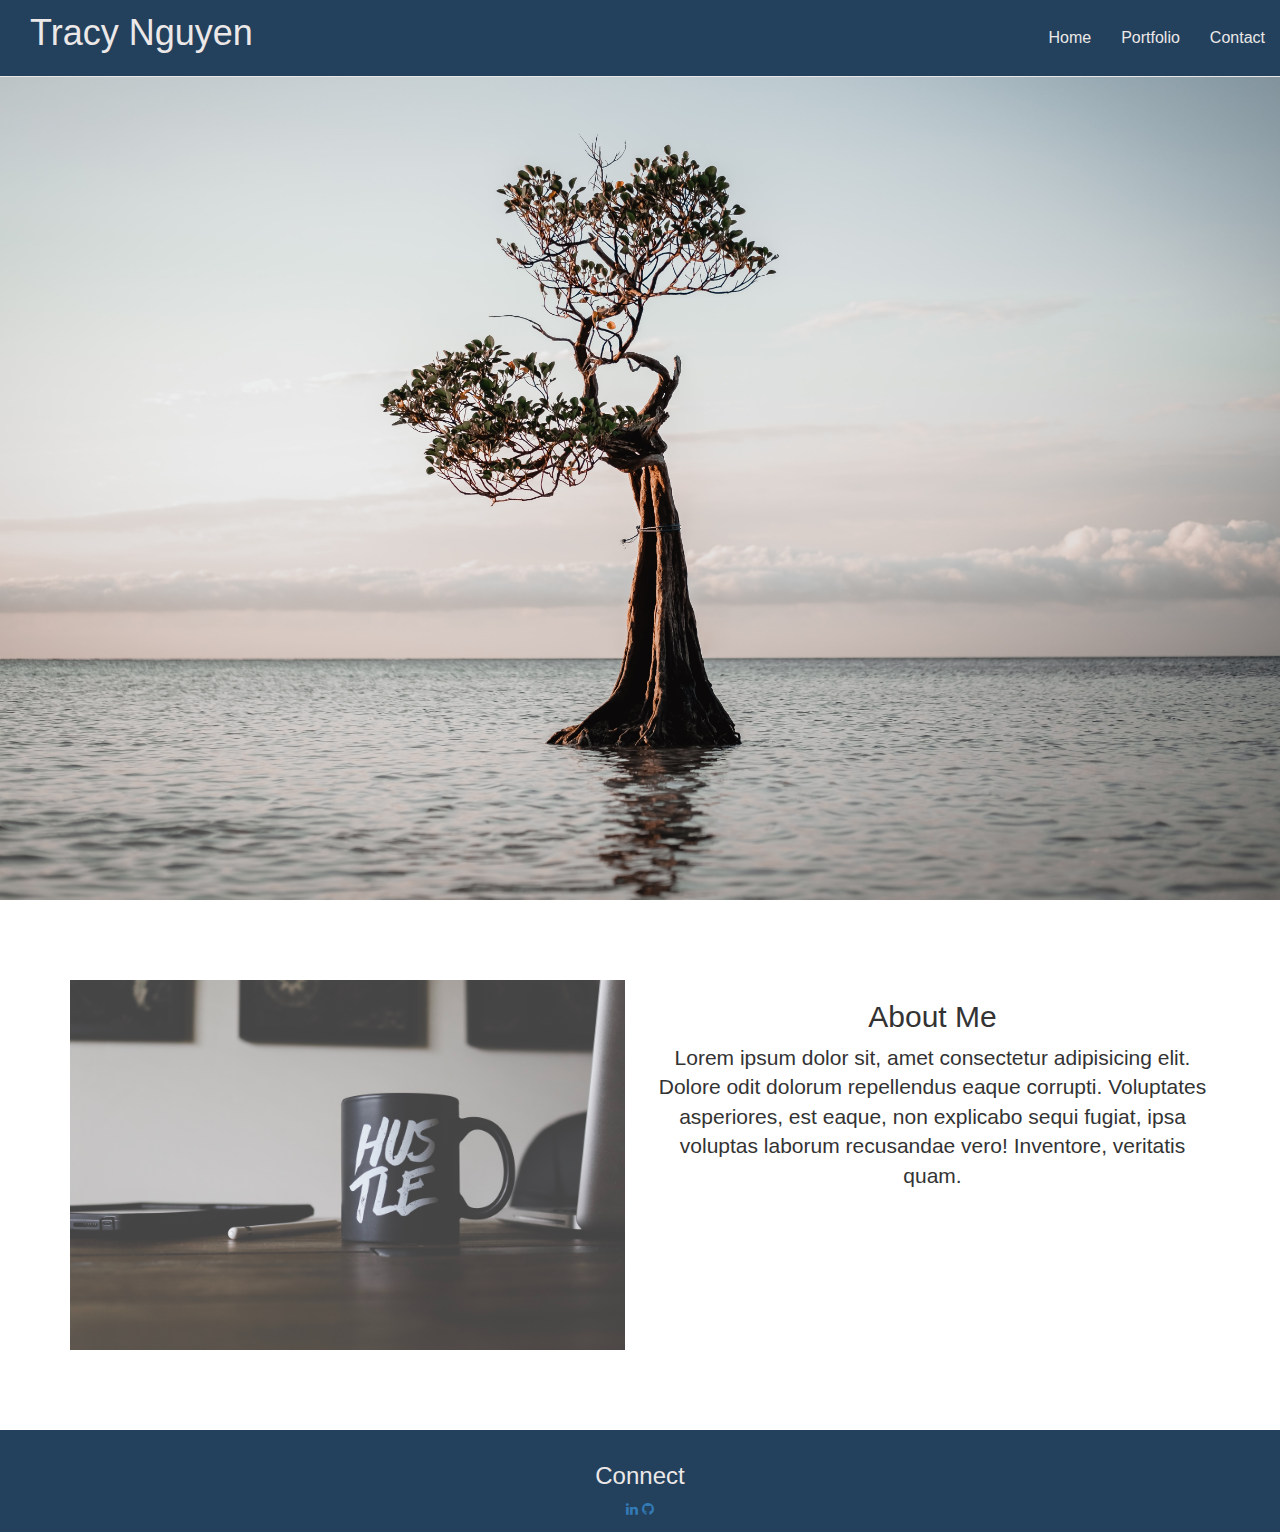
==== index.html @ 5b6b8a0d "# -> index.html" ====
<!DOCTYPE html>
<html>

<head>
    <title>Tracy Nguyen_Portfolio</title>
    <!-- Mobile setting -->
    <meta name="viewport" content="width=device-width, initial-scale=1">
    <!-- Bootstrap css file -->
    <link rel="stylesheet" href="https://maxcdn.bootstrapcdn.com/bootstrap/3.3.7/css/bootstrap.min.css">
    <!-- Font-awesome for icons -->
    <link rel="stylesheet" href="https://cdnjs.cloudflare.com/ajax/libs/font-awesome/4.7.0/css/font-awesome.min.css">
    <!-- jQuery.js file -->
    <script src="https://ajax.googleapis.com/ajax/libs/jquery/3.2.1/jquery.min.js"></script>
    <!-- Bootstrap.js file -->
    <script src="https://maxcdn.bootstrapcdn.com/bootstrap/3.3.7/js/bootstrap.min.js"></script>
    <link rel="stylesheet" href="./assets/style.css">
</head>

<!-- On an xs screen, content should take up the entire screen. 
    On sm and larger screens, you should have some margins on the left and right sides of the screen. 
    Check out various sites on your mobile device vs. your computer to see examples of these differences. -->

<body>

    <nav class="navbar navbar-default navbar-fixed-top" role="navigation">
        <div class="container-fluid">
            <div class="navbar-header">
                <h1>Tracy Nguyen</h1>
                <button type="button" class="navbar-toggle" data-toggle="collapse" data-target="#navbar-collapse-main">
                    <!-- Screen reader assistance -->
                    <span class="sr-only">Toggle navigation</span>
                    <span class="icon-bar"></span>
                    <span class="icon-bar"></span>
                    <span class="icon-bar"></span>
                </button>
            </div>
            <div class="collapse navbar-collapse" id="navbar-collapse-main">
                <ul class="nav navbar-nav navbar-right">
                    <li><a class="active" href="index.html">Home</a></li>
                    <li><a href="portfolio.html">Portfolio</a></li>
                    <li><a href="contact.html">Contact</a></li>
                </ul>
            </div>
        </div>
    </nav>

    <div id="home"></div>

    <!-- Bootstrap container text and image -->
    <div class="padding">
        <div class="container">
            <div class="row">
                <div class="col-sm-6">
                    <img src="assets/images/hustle.jpg" alt="hustle">
                </div>
                <div class="col-sm-6 text-center">
                    <h2>About Me</h2>
                    <p class="lead">Lorem ipsum dolor sit, amet consectetur adipisicing elit. Dolore odit dolorum
                        repellendus eaque
                        corrupti. Voluptates asperiores, est eaque, non explicabo sequi fugiat, ipsa voluptas laborum
                        recusandae vero! Inventore, veritatis quam.</p>
                </div>
            </div>
        </div>
    </div>

    <!-- Footer with social repsonsive social icons. -->
    <footer class="container-fluid text-center">
        <div class="row">
            <div class="col-sm-4"></div>
            <div class="col-sm-4">
                <h3>Connect</h3>
                <a href="https://www.linkedin.com/in/tracyvy/" class="fa fa-linkedin"></a>
                <a href="https://github.com/TracyVy" class="fa fa-github"></a>
            </div>
            <div class="col-sm-4"></div>
        </div>
    </footer>

    <!-- Optional JavaScript -->
    <!-- jQuery first, then Popper.js, then Bootstrap JS -->
    <script src="https://code.jquery.com/jquery-3.4.1.slim.min.js"
        integrity="sha384-J6qa4849blE2+poT4WnyKhv5vZF5SrPo0iEjwBvKU7imGFAV0wwj1yYfoRSJoZ+n"
        crossorigin="anonymous"></script>
    <script src="https://cdn.jsdelivr.net/npm/popper.js@1.16.0/dist/umd/popper.min.js"
        integrity="sha384-Q6E9RHvbIyZFJoft+2mJbHaEWldlvI9IOYy5n3zV9zzTtmI3UksdQRVvoxMfooAo"
        crossorigin="anonymous"></script>
    <script src="https://stackpath.bootstrapcdn.com/bootstrap/4.4.1/js/bootstrap.min.js"
        integrity="sha384-wfSDF2E50Y2D1uUdj0O3uMBJnjuUD4Ih7YwaYd1iqfktj0Uod8GCExl3Og8ifwB6"
        crossorigin="anonymous"></script>
</body>

</html>
---- assets/style.css ----
html, body {
    height: 100%;
    width: 100%;
}

.navbar {
    background-color: #23415C;
    padding: 1% 0;
    font-size: 16px;
}

h1{
    margin-top: 0px;
    padding: 0 15px;
    color: #ece8e8;
}

.navbar-default .navbar-nav li a {
    color: #ece8e8;
}

.navbar-default .navbar-nav li a:hover, .navbar-default .navbar-nav li a:activ {
    color: #2e8cd8;
}

#home {
    background: url(images/home.jpg) no-repeat center center fixed;
    height: 100%;
    width: 100%;
    display: table;
    position: relative;
    background-size: cover;
}

.padding {
    padding: 80px 0;
}

.padding img {
    width: 100%;
}

footer {
    background-color: #23415C;
    padding: 1% 0;
    color: #ece8e8;
}
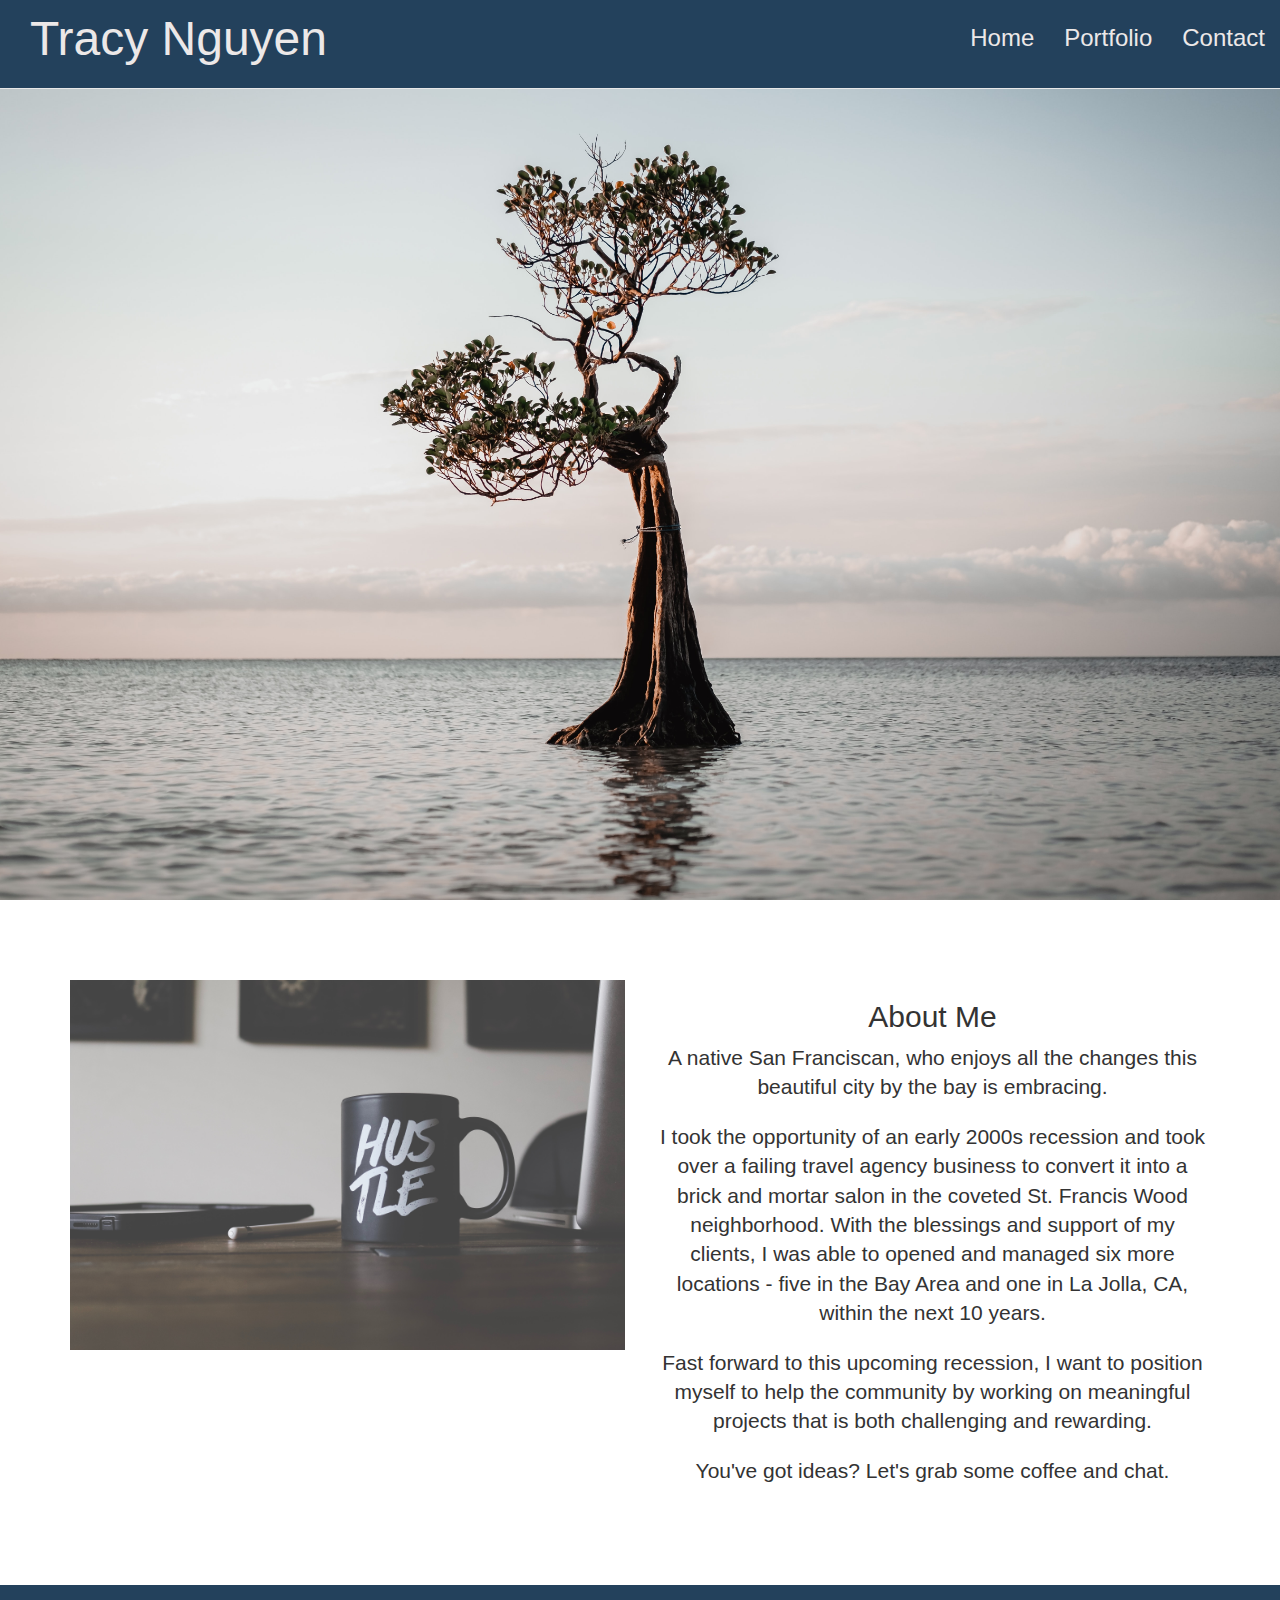
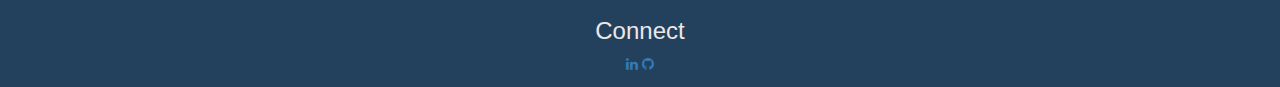
==== commit 5c9fc007: "add About Me content" ====
--- a/index.html
+++ b/index.html
@@ -55,10 +55,20 @@
                 </div>
                 <div class="col-sm-6 text-center">
                     <h2>About Me</h2>
-                    <p class="lead">Lorem ipsum dolor sit, amet consectetur adipisicing elit. Dolore odit dolorum
-                        repellendus eaque
-                        corrupti. Voluptates asperiores, est eaque, non explicabo sequi fugiat, ipsa voluptas laborum
-                        recusandae vero! Inventore, veritatis quam.</p>
+                    <p class="lead">A native San Franciscan, who enjoys all the changes this beautiful city by the bay
+                        is embracing.</p>
+                    <p class="lead">I took the opportunity of an early 2000s recession and took over a failing travel
+                        agency
+                        business to convert it into a brick and mortar salon in the coveted St. Francis Wood
+                        neighborhood.
+                        With the blessings and support of my clients, I was able to opened and managed six more
+                        locations - five in
+                        the Bay Area and one in La Jolla, CA, within the next 10 years. </p>
+                    <p class="lead">Fast forward to this upcoming recession, I want to position myself to help the
+                        community by working on meaningful projects that is both challenging and rewarding.
+                    </p>
+                    <p class="lead">You've got ideas? Let's grab some coffee and chat.
+                    </p>
                 </div>
             </div>
         </div>
@@ -77,7 +87,7 @@
         </div>
     </footer>
 
-    <!-- Optional JavaScript -->
+
     <!-- jQuery first, then Popper.js, then Bootstrap JS -->
     <script src="https://code.jquery.com/jquery-3.4.1.slim.min.js"
         integrity="sha384-J6qa4849blE2+poT4WnyKhv5vZF5SrPo0iEjwBvKU7imGFAV0wwj1yYfoRSJoZ+n"
@@ -88,6 +98,7 @@
     <script src="https://stackpath.bootstrapcdn.com/bootstrap/4.4.1/js/bootstrap.min.js"
         integrity="sha384-wfSDF2E50Y2D1uUdj0O3uMBJnjuUD4Ih7YwaYd1iqfktj0Uod8GCExl3Og8ifwB6"
         crossorigin="anonymous"></script>
+
 </body>
 
 </html>--- a/assets/style.css
+++ b/assets/style.css
@@ -13,10 +13,14 @@
     margin-top: 0px;
     padding: 0 15px;
     color: #ece8e8;
+    display: inline-block;
+    font-size: 48px;
+
 }
 
 .navbar-default .navbar-nav li a {
     color: #ece8e8;
+    font-size: 24px;
 }
 
 .navbar-default .navbar-nav li a:hover, .navbar-default .navbar-nav li a:activ {
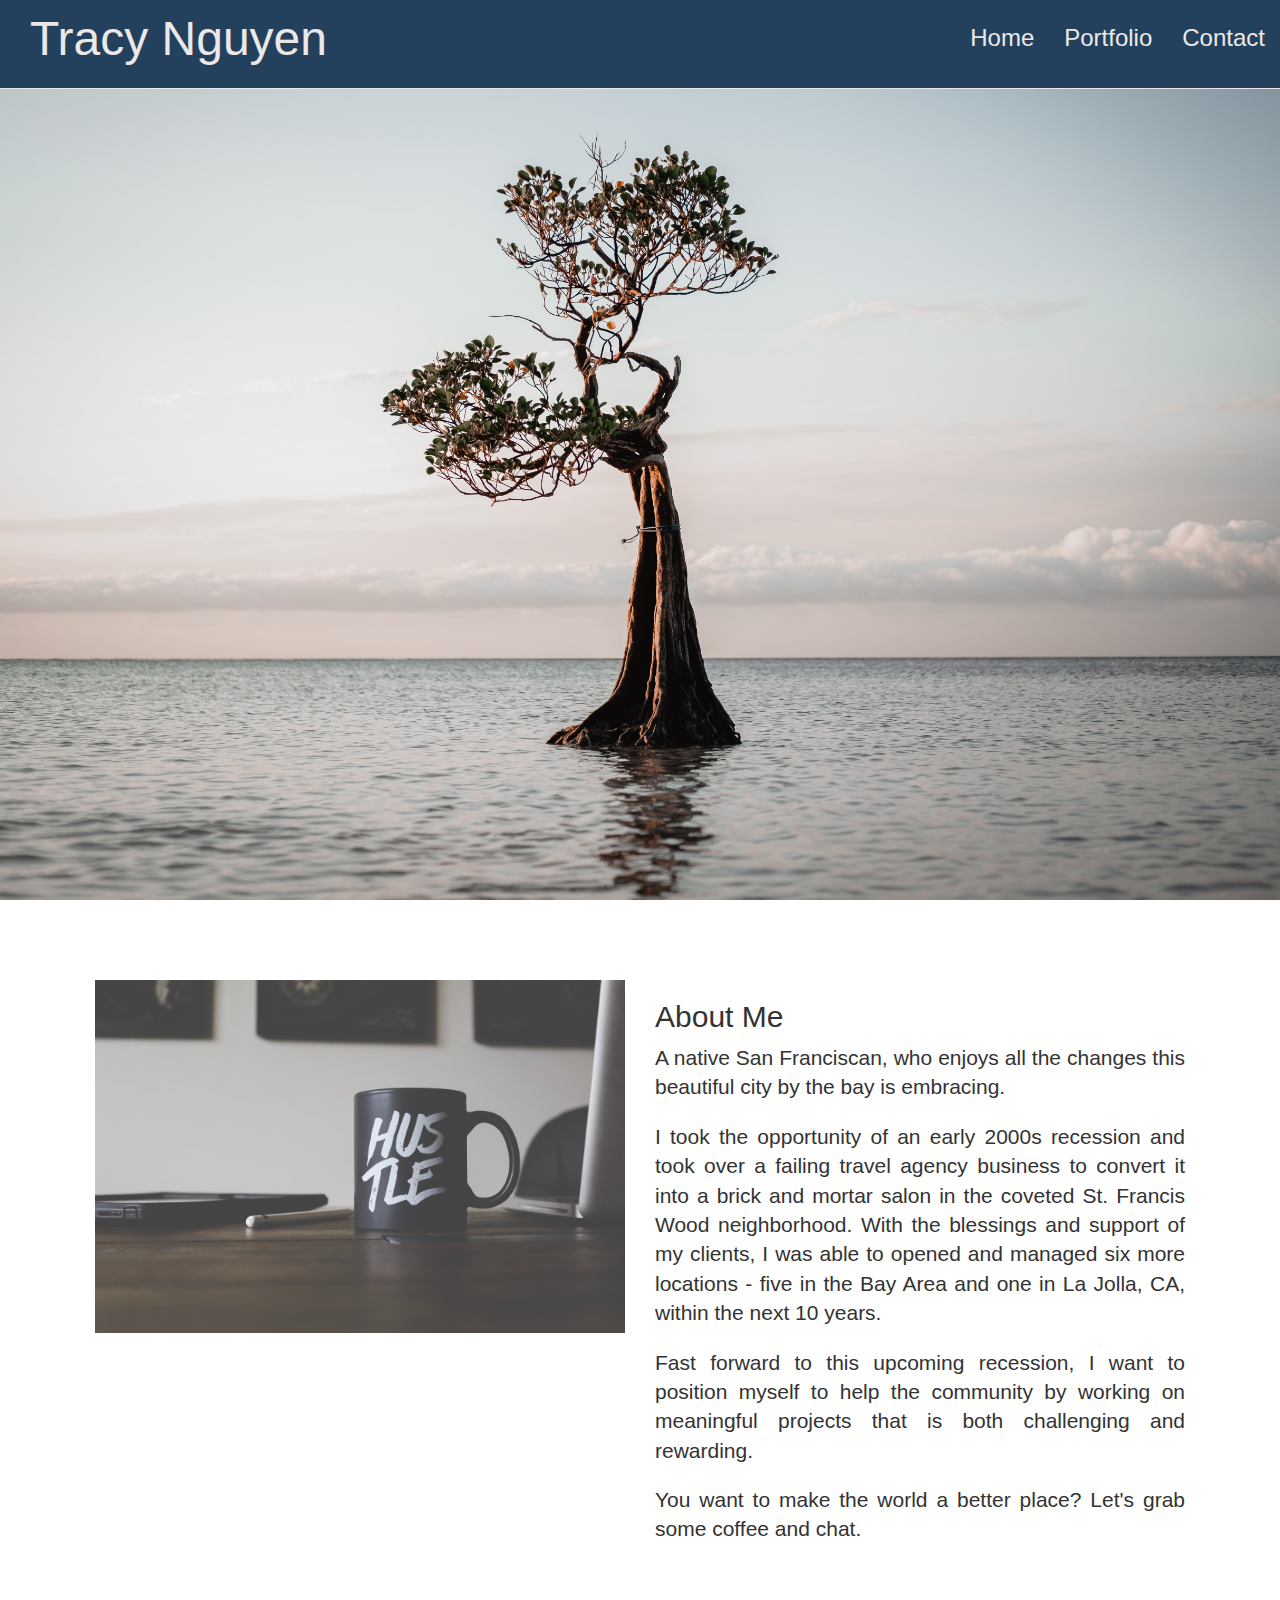
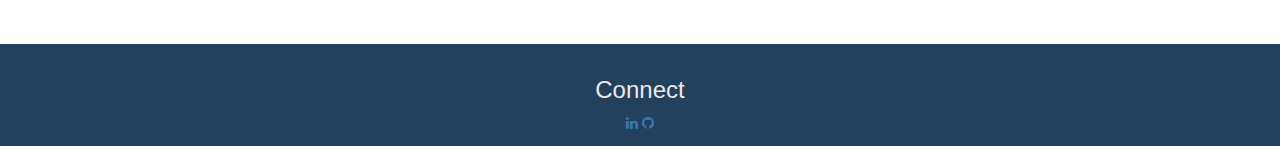
==== commit 15ebda0a: "container-fluid" ====
--- a/index.html
+++ b/index.html
@@ -48,12 +48,12 @@
 
     <!-- Bootstrap container text and image -->
     <div class="padding">
-        <div class="container">
+        <div class="container-fluid">
             <div class="row">
                 <div class="col-sm-6">
                     <img src="assets/images/hustle.jpg" alt="hustle">
                 </div>
-                <div class="col-sm-6 text-center">
+                <div class="col-sm-6 text-justify">
                     <h2>About Me</h2>
                     <p class="lead">A native San Franciscan, who enjoys all the changes this beautiful city by the bay
                         is embracing.</p>
@@ -67,7 +67,7 @@
                     <p class="lead">Fast forward to this upcoming recession, I want to position myself to help the
                         community by working on meaningful projects that is both challenging and rewarding.
                     </p>
-                    <p class="lead">You've got ideas? Let's grab some coffee and chat.
+                    <p class="lead">You want to make the world a better place? Let's grab some coffee and chat.
                     </p>
                 </div>
             </div>
--- a/assets/style.css
+++ b/assets/style.css
@@ -37,7 +37,7 @@
 }
 
 .padding {
-    padding: 80px 0;
+    padding: 80px;
 }
 
 .padding img {
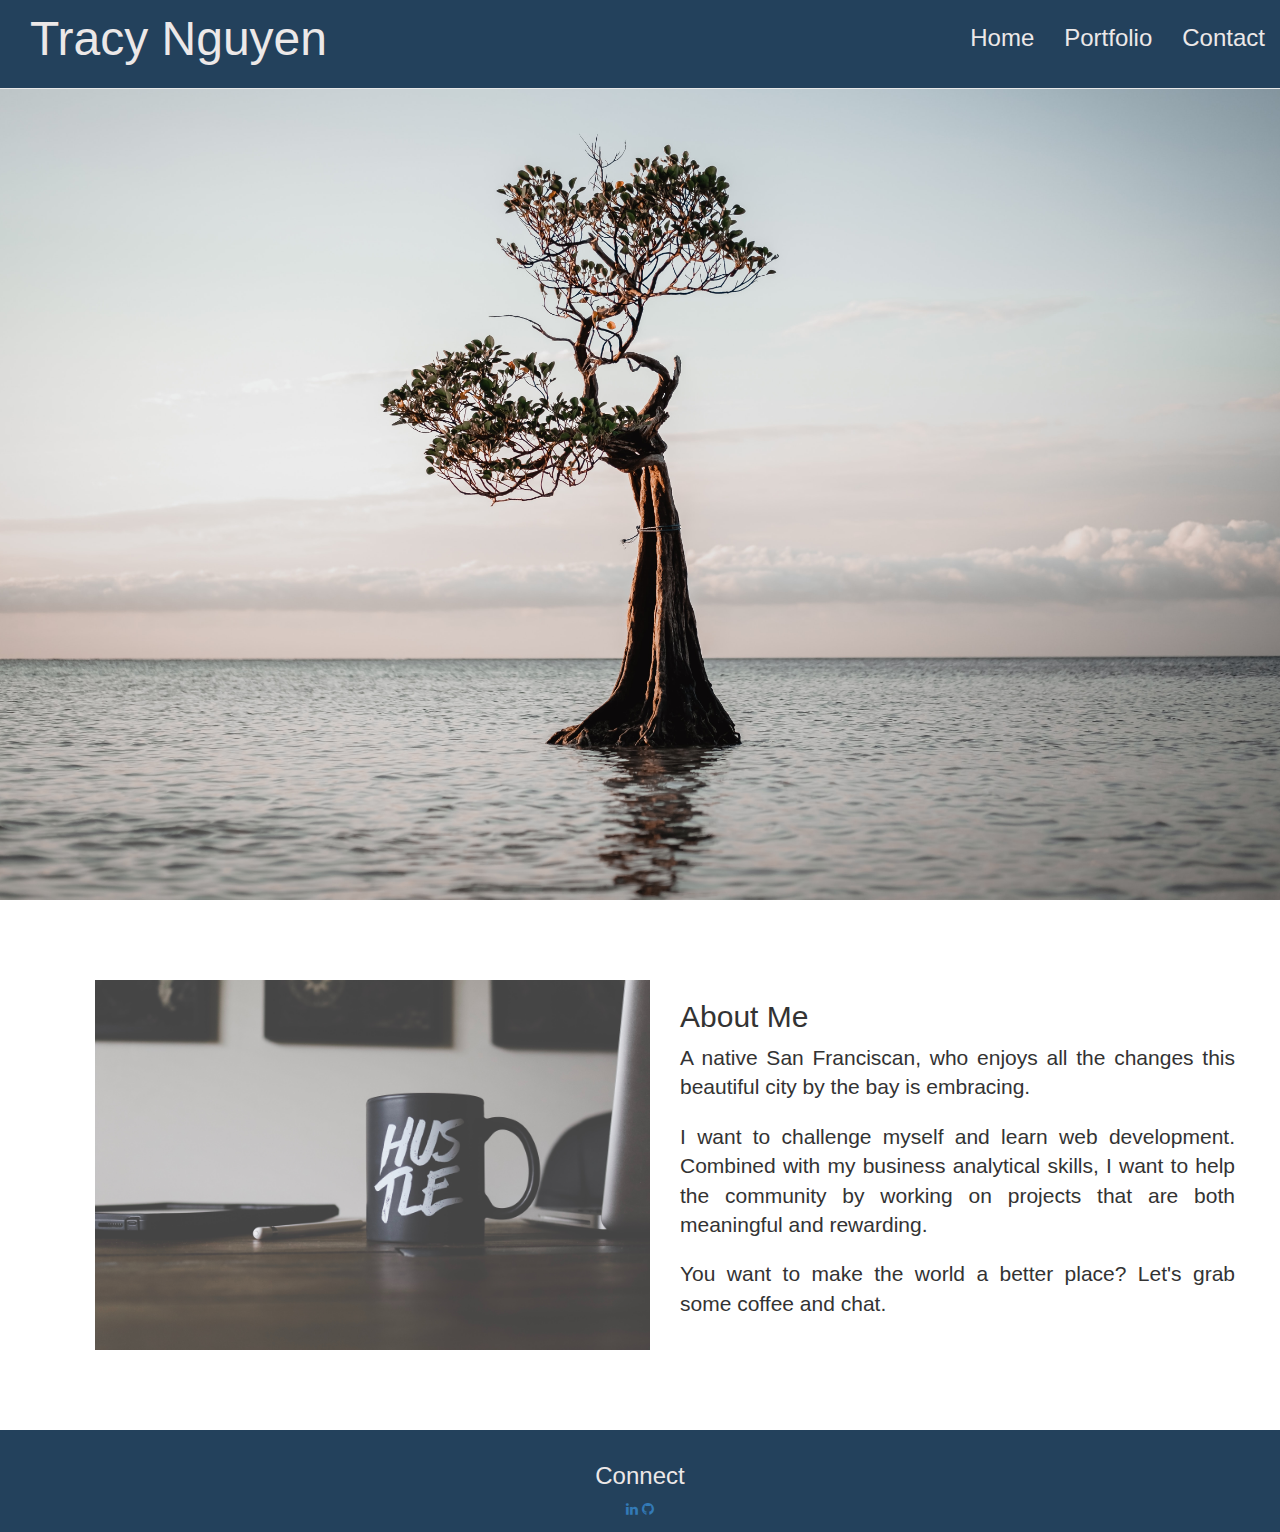
==== commit 05e2c615: "revised about content" ====
--- a/index.html
+++ b/index.html
@@ -48,7 +48,7 @@
 
     <!-- Bootstrap container text and image -->
     <div class="padding">
-        <div class="container-fluid">
+        <div class="container">
             <div class="row">
                 <div class="col-sm-6">
                     <img src="assets/images/hustle.jpg" alt="hustle">
@@ -57,15 +57,9 @@
                     <h2>About Me</h2>
                     <p class="lead">A native San Franciscan, who enjoys all the changes this beautiful city by the bay
                         is embracing.</p>
-                    <p class="lead">I took the opportunity of an early 2000s recession and took over a failing travel
-                        agency
-                        business to convert it into a brick and mortar salon in the coveted St. Francis Wood
-                        neighborhood.
-                        With the blessings and support of my clients, I was able to opened and managed six more
-                        locations - five in
-                        the Bay Area and one in La Jolla, CA, within the next 10 years. </p>
-                    <p class="lead">Fast forward to this upcoming recession, I want to position myself to help the
-                        community by working on meaningful projects that is both challenging and rewarding.
+                    <p class="lead">I want to challenge myself and learn web development. Combined with my business
+                        analytical skills,
+                        I want to help the community by working on projects that are both meaningful and rewarding.
                     </p>
                     <p class="lead">You want to make the world a better place? Let's grab some coffee and chat.
                     </p>
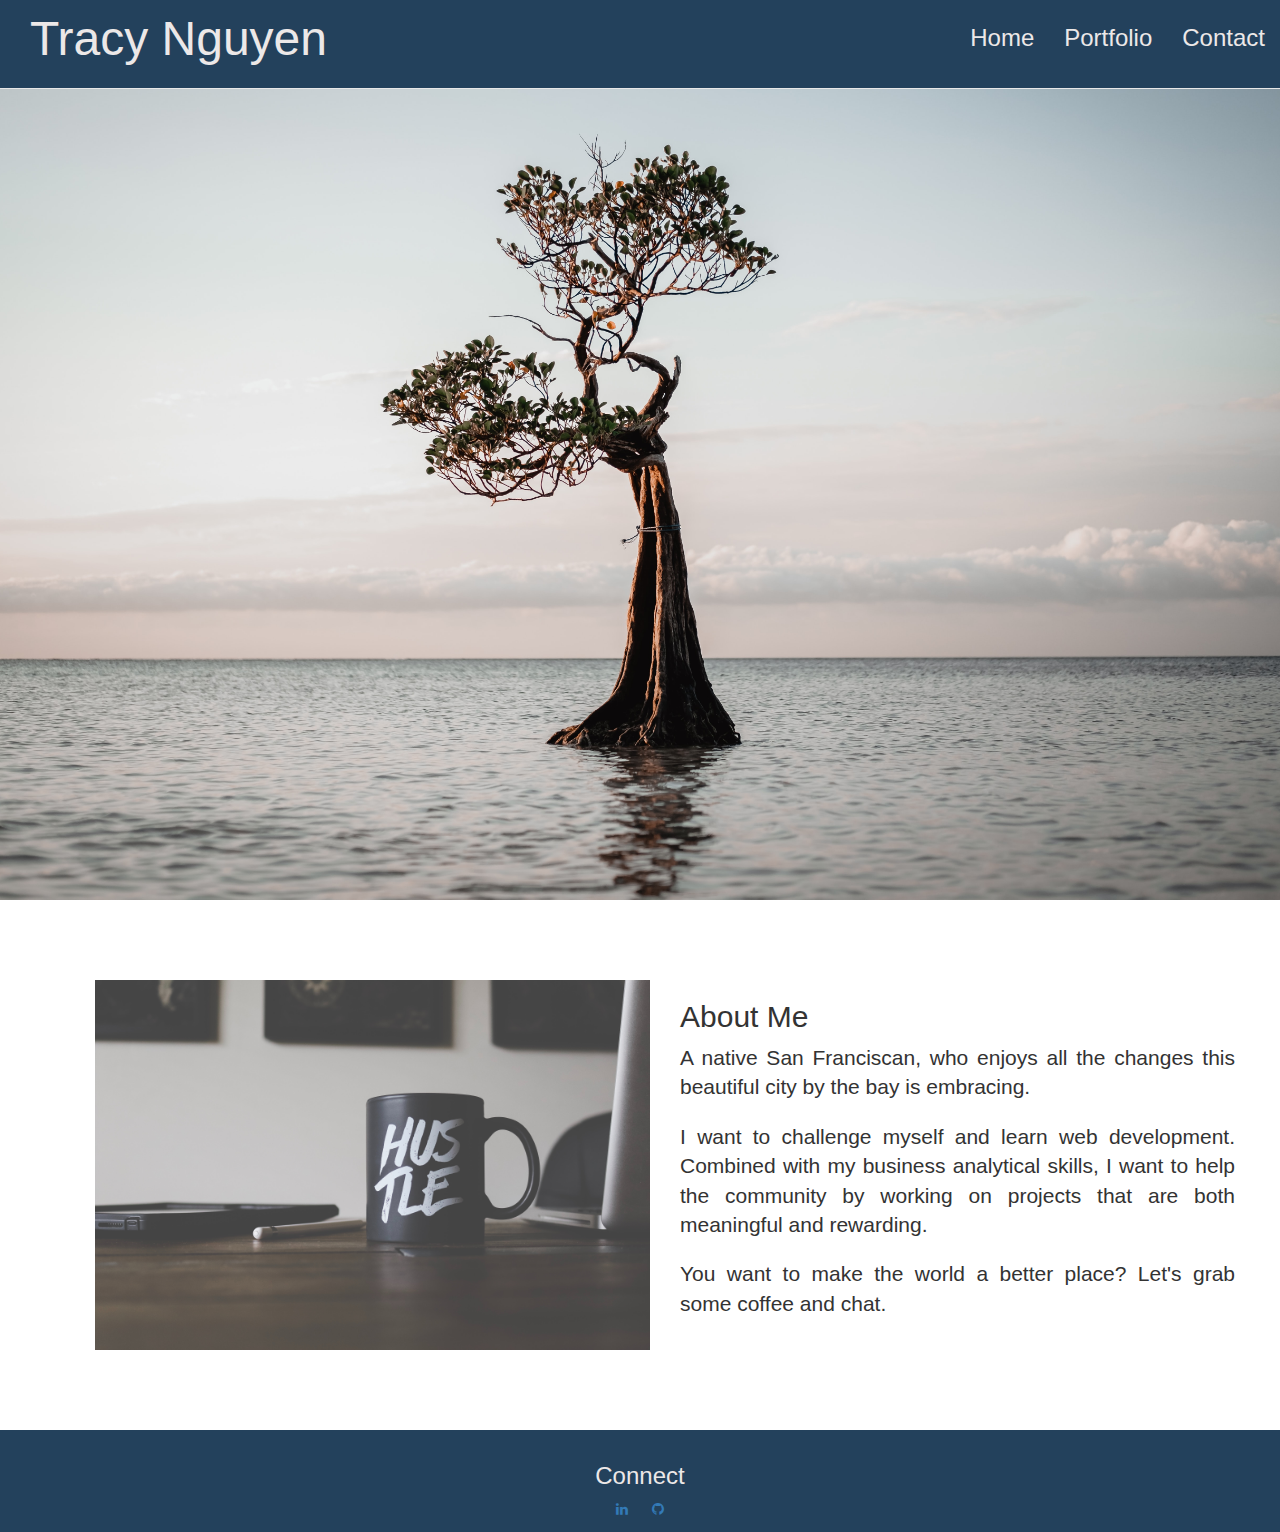
==== commit df10ca85: "space between icons" ====
--- a/index.html
+++ b/index.html
@@ -74,8 +74,10 @@
             <div class="col-sm-4"></div>
             <div class="col-sm-4">
                 <h3>Connect</h3>
-                <a href="https://www.linkedin.com/in/tracyvy/" class="fa fa-linkedin"></a>
-                <a href="https://github.com/TracyVy" class="fa fa-github"></a>
+                <a style="padding-left:10px; padding-right:10px" href="https://www.linkedin.com/in/tracyvy/"
+                    class="fa fa-linkedin"></a>
+                <a style="padding-left:10px; padding-right:10px" href="https://github.com/TracyVy"
+                    class="fa fa-github"></a>
             </div>
             <div class="col-sm-4"></div>
         </div>
--- a/assets/style.css
+++ b/assets/style.css
@@ -57,3 +57,4 @@
 
 
 
+
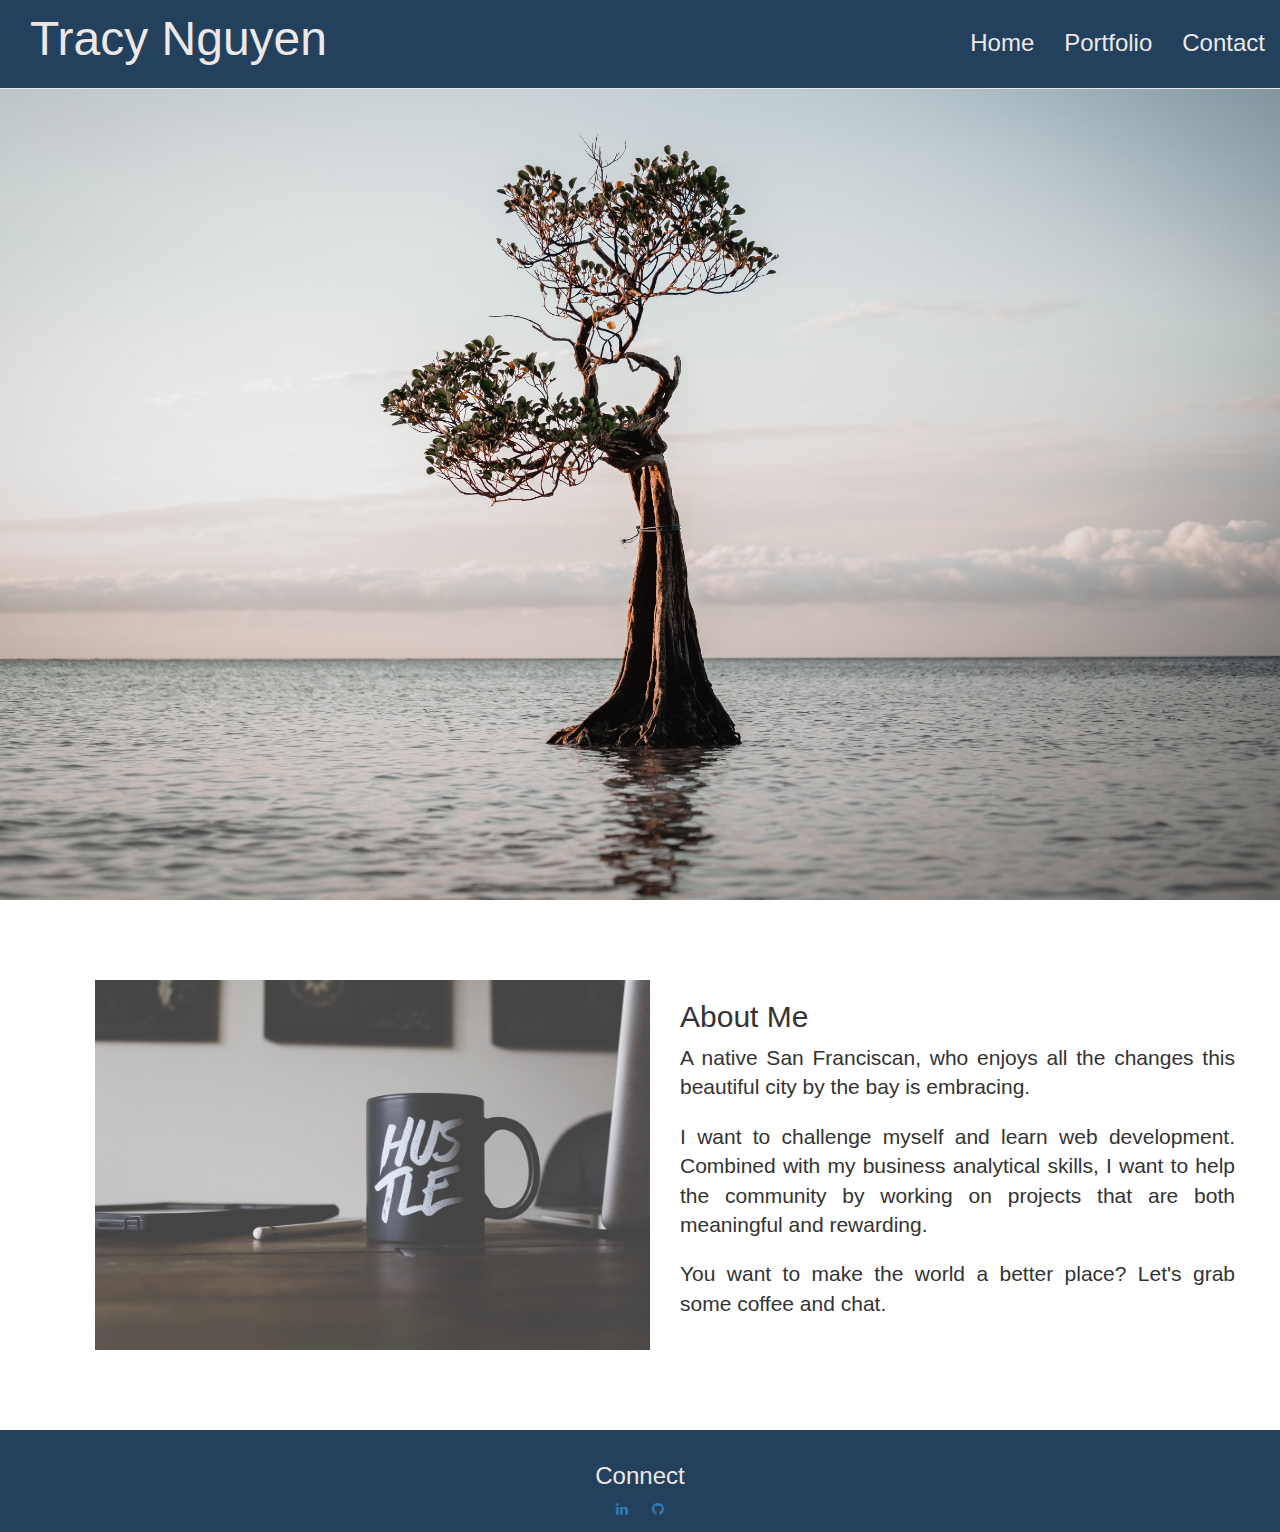
==== commit f4e6812d: "justify navbar menu items" ====
--- a/index.html
+++ b/index.html
@@ -1,100 +1,119 @@
 <!DOCTYPE html>
 <html>
-
-<head>
+  <head>
     <title>Tracy Nguyen_Portfolio</title>
     <!-- Mobile setting -->
-    <meta name="viewport" content="width=device-width, initial-scale=1">
+    <meta name="viewport" content="width=device-width, initial-scale=1" />
     <!-- Bootstrap css file -->
-    <link rel="stylesheet" href="https://maxcdn.bootstrapcdn.com/bootstrap/3.3.7/css/bootstrap.min.css">
+    <link
+      rel="stylesheet"
+      href="https://maxcdn.bootstrapcdn.com/bootstrap/3.3.7/css/bootstrap.min.css"
+    />
     <!-- Font-awesome for icons -->
-    <link rel="stylesheet" href="https://cdnjs.cloudflare.com/ajax/libs/font-awesome/4.7.0/css/font-awesome.min.css">
+    <link
+      rel="stylesheet"
+      href="https://cdnjs.cloudflare.com/ajax/libs/font-awesome/4.7.0/css/font-awesome.min.css"
+    />
     <!-- jQuery.js file -->
     <script src="https://ajax.googleapis.com/ajax/libs/jquery/3.2.1/jquery.min.js"></script>
     <!-- Bootstrap.js file -->
     <script src="https://maxcdn.bootstrapcdn.com/bootstrap/3.3.7/js/bootstrap.min.js"></script>
-    <link rel="stylesheet" href="./assets/style.css">
-</head>
+    <link rel="stylesheet" href="./assets/style.css" />
+  </head>
 
-<!-- On an xs screen, content should take up the entire screen. 
-    On sm and larger screens, you should have some margins on the left and right sides of the screen. 
-    Check out various sites on your mobile device vs. your computer to see examples of these differences. -->
-
-<body>
-
+  <body>
     <nav class="navbar navbar-default navbar-fixed-top" role="navigation">
-        <div class="container-fluid">
-            <div class="navbar-header">
-                <h1>Tracy Nguyen</h1>
-                <button type="button" class="navbar-toggle" data-toggle="collapse" data-target="#navbar-collapse-main">
-                    <!-- Screen reader assistance -->
-                    <span class="sr-only">Toggle navigation</span>
-                    <span class="icon-bar"></span>
-                    <span class="icon-bar"></span>
-                    <span class="icon-bar"></span>
-                </button>
-            </div>
-            <div class="collapse navbar-collapse" id="navbar-collapse-main">
-                <ul class="nav navbar-nav navbar-right">
-                    <li><a class="active" href="index.html">Home</a></li>
-                    <li><a href="portfolio.html">Portfolio</a></li>
-                    <li><a href="contact.html">Contact</a></li>
-                </ul>
-            </div>
+      <div class="container-fluid">
+        <div class="navbar-header">
+          <h1>Tracy Nguyen</h1>
+          <button
+            type="button"
+            class="navbar-toggle"
+            data-toggle="collapse"
+            data-target="#navbar-collapse-main"
+          >
+            <!-- Screen reader assistance -->
+            <span class="sr-only">Toggle navigation</span>
+            <span class="icon-bar"></span>
+            <span class="icon-bar"></span>
+            <span class="icon-bar"></span>
+          </button>
         </div>
+        <div class="collapse navbar-collapse" id="navbar-collapse-main">
+          <ul class="nav navbar-nav navbar-right">
+            <li><a class="active" href="index.html">Home</a></li>
+            <li><a href="portfolio.html">Portfolio</a></li>
+            <li><a href="contact.html">Contact</a></li>
+          </ul>
+        </div>
+      </div>
     </nav>
 
     <div id="home"></div>
 
     <!-- Bootstrap container text and image -->
     <div class="padding">
-        <div class="container">
-            <div class="row">
-                <div class="col-sm-6">
-                    <img src="assets/images/hustle.jpg" alt="hustle">
-                </div>
-                <div class="col-sm-6 text-justify">
-                    <h2>About Me</h2>
-                    <p class="lead">A native San Franciscan, who enjoys all the changes this beautiful city by the bay
-                        is embracing.</p>
-                    <p class="lead">I want to challenge myself and learn web development. Combined with my business
-                        analytical skills,
-                        I want to help the community by working on projects that are both meaningful and rewarding.
-                    </p>
-                    <p class="lead">You want to make the world a better place? Let's grab some coffee and chat.
-                    </p>
-                </div>
-            </div>
+      <div class="container">
+        <div class="row">
+          <div class="col-sm-6">
+            <img src="assets/images/hustle.jpg" alt="hustle" />
+          </div>
+          <div class="col-sm-6 text-justify">
+            <h2>About Me</h2>
+            <p class="lead">
+              A native San Franciscan, who enjoys all the changes this beautiful
+              city by the bay is embracing.
+            </p>
+            <p class="lead">
+              I want to challenge myself and learn web development. Combined
+              with my business analytical skills, I want to help the community
+              by working on projects that are both meaningful and rewarding.
+            </p>
+            <p class="lead">
+              You want to make the world a better place? Let's grab some coffee
+              and chat.
+            </p>
+          </div>
         </div>
+      </div>
     </div>
 
     <!-- Footer with social repsonsive social icons. -->
     <footer class="container-fluid text-center">
-        <div class="row">
-            <div class="col-sm-4"></div>
-            <div class="col-sm-4">
-                <h3>Connect</h3>
-                <a style="padding-left:10px; padding-right:10px" href="https://www.linkedin.com/in/tracyvy/"
-                    class="fa fa-linkedin"></a>
-                <a style="padding-left:10px; padding-right:10px" href="https://github.com/TracyVy"
-                    class="fa fa-github"></a>
-            </div>
-            <div class="col-sm-4"></div>
+      <div class="row">
+        <div class="col-sm-4"></div>
+        <div class="col-sm-4">
+          <h3>Connect</h3>
+          <a
+            style="padding-left: 10px; padding-right: 10px;"
+            href="https://www.linkedin.com/in/tracyvy/"
+            class="fa fa-linkedin"
+          ></a>
+          <a
+            style="padding-left: 10px; padding-right: 10px;"
+            href="https://github.com/TracyVy"
+            class="fa fa-github"
+          ></a>
         </div>
+        <div class="col-sm-4"></div>
+      </div>
     </footer>
 
-
     <!-- jQuery first, then Popper.js, then Bootstrap JS -->
-    <script src="https://code.jquery.com/jquery-3.4.1.slim.min.js"
-        integrity="sha384-J6qa4849blE2+poT4WnyKhv5vZF5SrPo0iEjwBvKU7imGFAV0wwj1yYfoRSJoZ+n"
-        crossorigin="anonymous"></script>
-    <script src="https://cdn.jsdelivr.net/npm/popper.js@1.16.0/dist/umd/popper.min.js"
-        integrity="sha384-Q6E9RHvbIyZFJoft+2mJbHaEWldlvI9IOYy5n3zV9zzTtmI3UksdQRVvoxMfooAo"
-        crossorigin="anonymous"></script>
-    <script src="https://stackpath.bootstrapcdn.com/bootstrap/4.4.1/js/bootstrap.min.js"
-        integrity="sha384-wfSDF2E50Y2D1uUdj0O3uMBJnjuUD4Ih7YwaYd1iqfktj0Uod8GCExl3Og8ifwB6"
-        crossorigin="anonymous"></script>
-
-</body>
-
-</html>+    <script
+      src="https://code.jquery.com/jquery-3.4.1.slim.min.js"
+      integrity="sha384-J6qa4849blE2+poT4WnyKhv5vZF5SrPo0iEjwBvKU7imGFAV0wwj1yYfoRSJoZ+n"
+      crossorigin="anonymous"
+    ></script>
+    <script
+      src="https://cdn.jsdelivr.net/npm/popper.js@1.16.0/dist/umd/popper.min.js"
+      integrity="sha384-Q6E9RHvbIyZFJoft+2mJbHaEWldlvI9IOYy5n3zV9zzTtmI3UksdQRVvoxMfooAo"
+      crossorigin="anonymous"
+    ></script>
+    <script
+      src="https://stackpath.bootstrapcdn.com/bootstrap/4.4.1/js/bootstrap.min.js"
+      integrity="sha384-wfSDF2E50Y2D1uUdj0O3uMBJnjuUD4Ih7YwaYd1iqfktj0Uod8GCExl3Og8ifwB6"
+      crossorigin="anonymous"
+    ></script>
+  </body>
+</html>
--- a/assets/style.css
+++ b/assets/style.css
@@ -1,60 +1,56 @@
-html, body {
-    height: 100%;
-    width: 100%;
+html,
+body {
+  height: 100%;
+  width: 100%;
 }
 
 .navbar {
-    background-color: #23415C;
-    padding: 1% 0;
-    font-size: 16px;
+  background-color: #23415c;
+  padding: 1% 0;
+  font-size: 16px;
 }
 
-h1{
-    margin-top: 0px;
-    padding: 0 15px;
-    color: #ece8e8;
-    display: inline-block;
-    font-size: 48px;
-
+h1 {
+  margin-top: 0px;
+  padding: 0 15px;
+  color: #ece8e8;
+  display: inline-block;
+  font-size: 48px;
 }
 
 .navbar-default .navbar-nav li a {
-    color: #ece8e8;
-    font-size: 24px;
+  color: #ece8e8;
+  font-size: 24px;
+  margin-top: 5px;
 }
 
-.navbar-default .navbar-nav li a:hover, .navbar-default .navbar-nav li a:activ {
-    color: #2e8cd8;
+.navbar-default .navbar-nav li a:hover,
+.navbar-default .navbar-nav li a:active {
+  color: #2e8cd8;
 }
 
 #home {
-    background: url(images/home.jpg) no-repeat center center fixed;
-    height: 100%;
-    width: 100%;
-    display: table;
-    position: relative;
-    background-size: cover;
+  background: url(images/home.jpg) no-repeat center center fixed;
+  height: 100%;
+  width: 100%;
+  display: table;
+  position: relative;
+  background-size: cover;
 }
 
 .padding {
-    padding: 80px;
+  padding: 80px;
 }
 
 .padding img {
-    width: 100%;
+  width: 100%;
 }
 
+.card {
+  text-align: center;
+}
 footer {
-    background-color: #23415C;
-    padding: 1% 0;
-    color: #ece8e8;
+  background-color: #23415c;
+  padding: 1% 0;
+  color: #ece8e8;
 }
-
-
-
-
-
-
-
-
-
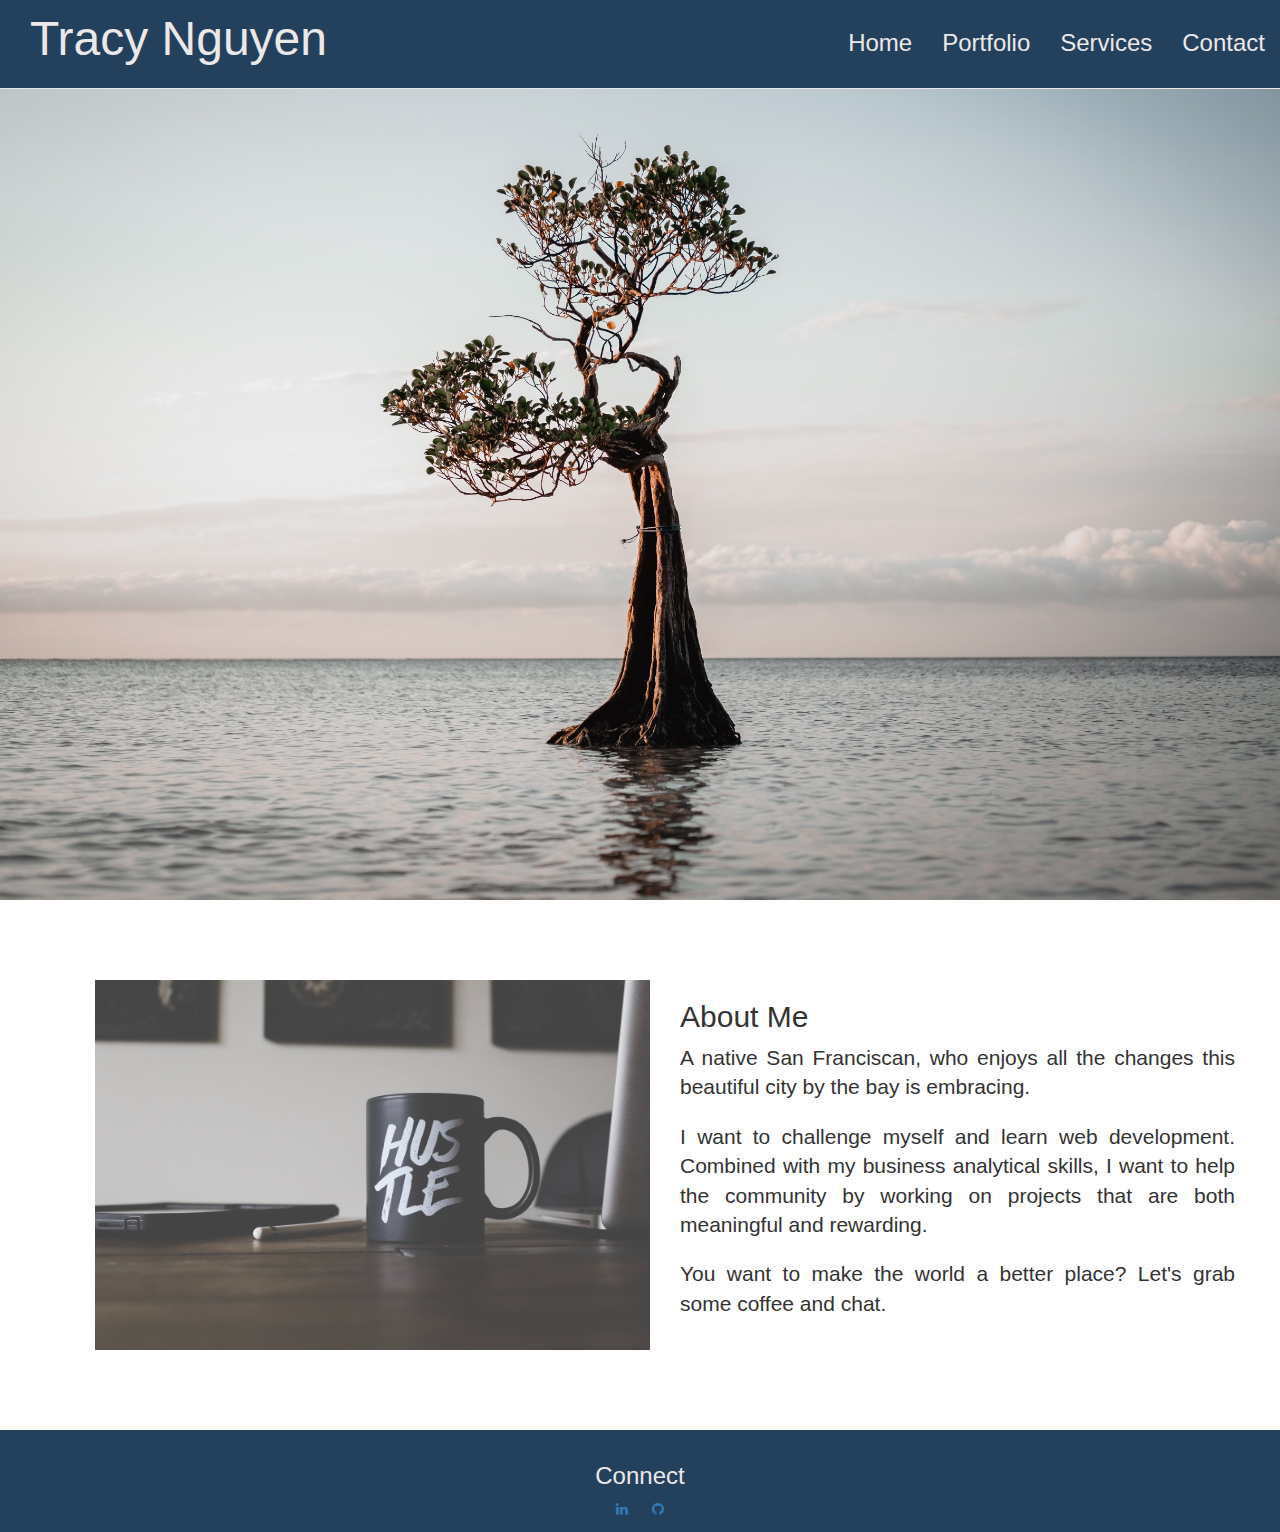
==== commit c39464a2: "added services.html" ====
--- a/index.html
+++ b/index.html
@@ -14,10 +14,6 @@
       rel="stylesheet"
       href="https://cdnjs.cloudflare.com/ajax/libs/font-awesome/4.7.0/css/font-awesome.min.css"
     />
-    <!-- jQuery.js file -->
-    <script src="https://ajax.googleapis.com/ajax/libs/jquery/3.2.1/jquery.min.js"></script>
-    <!-- Bootstrap.js file -->
-    <script src="https://maxcdn.bootstrapcdn.com/bootstrap/3.3.7/js/bootstrap.min.js"></script>
     <link rel="stylesheet" href="./assets/style.css" />
   </head>
 
@@ -41,18 +37,20 @@
         </div>
         <div class="collapse navbar-collapse" id="navbar-collapse-main">
           <ul class="nav navbar-nav navbar-right">
-            <li><a class="active" href="index.html">Home</a></li>
+            <li><a href="index.html">Home</a></li>
             <li><a href="portfolio.html">Portfolio</a></li>
+            <li><a href="services.html">Services</a></li>
             <li><a href="contact.html">Contact</a></li>
           </ul>
         </div>
       </div>
     </nav>
 
+    <!-- Landing image -->
     <div id="home"></div>
 
     <!-- Bootstrap container text and image -->
-    <div class="padding">
+    <div class="info">
       <div class="container">
         <div class="row">
           <div class="col-sm-6">
@@ -99,17 +97,6 @@
       </div>
     </footer>
 
-    <!-- jQuery first, then Popper.js, then Bootstrap JS -->
-    <script
-      src="https://code.jquery.com/jquery-3.4.1.slim.min.js"
-      integrity="sha384-J6qa4849blE2+poT4WnyKhv5vZF5SrPo0iEjwBvKU7imGFAV0wwj1yYfoRSJoZ+n"
-      crossorigin="anonymous"
-    ></script>
-    <script
-      src="https://cdn.jsdelivr.net/npm/popper.js@1.16.0/dist/umd/popper.min.js"
-      integrity="sha384-Q6E9RHvbIyZFJoft+2mJbHaEWldlvI9IOYy5n3zV9zzTtmI3UksdQRVvoxMfooAo"
-      crossorigin="anonymous"
-    ></script>
     <script
       src="https://stackpath.bootstrapcdn.com/bootstrap/4.4.1/js/bootstrap.min.js"
       integrity="sha384-wfSDF2E50Y2D1uUdj0O3uMBJnjuUD4Ih7YwaYd1iqfktj0Uod8GCExl3Og8ifwB6"
--- a/assets/style.css
+++ b/assets/style.css
@@ -2,12 +2,6 @@
 body {
   height: 100%;
   width: 100%;
-}
-
-.navbar {
-  background-color: #23415c;
-  padding: 1% 0;
-  font-size: 16px;
 }
 
 h1 {
@@ -16,6 +10,12 @@
   color: #ece8e8;
   display: inline-block;
   font-size: 48px;
+}
+
+.navbar {
+  background-color: #23415c;
+  padding: 1% 0;
+  font-size: 16px;
 }
 
 .navbar-default .navbar-nav li a {
@@ -37,12 +37,11 @@
   position: relative;
   background-size: cover;
 }
-
-.padding {
+.info {
   padding: 80px;
 }
 
-.padding img {
+.info img {
   width: 100%;
 }
 
